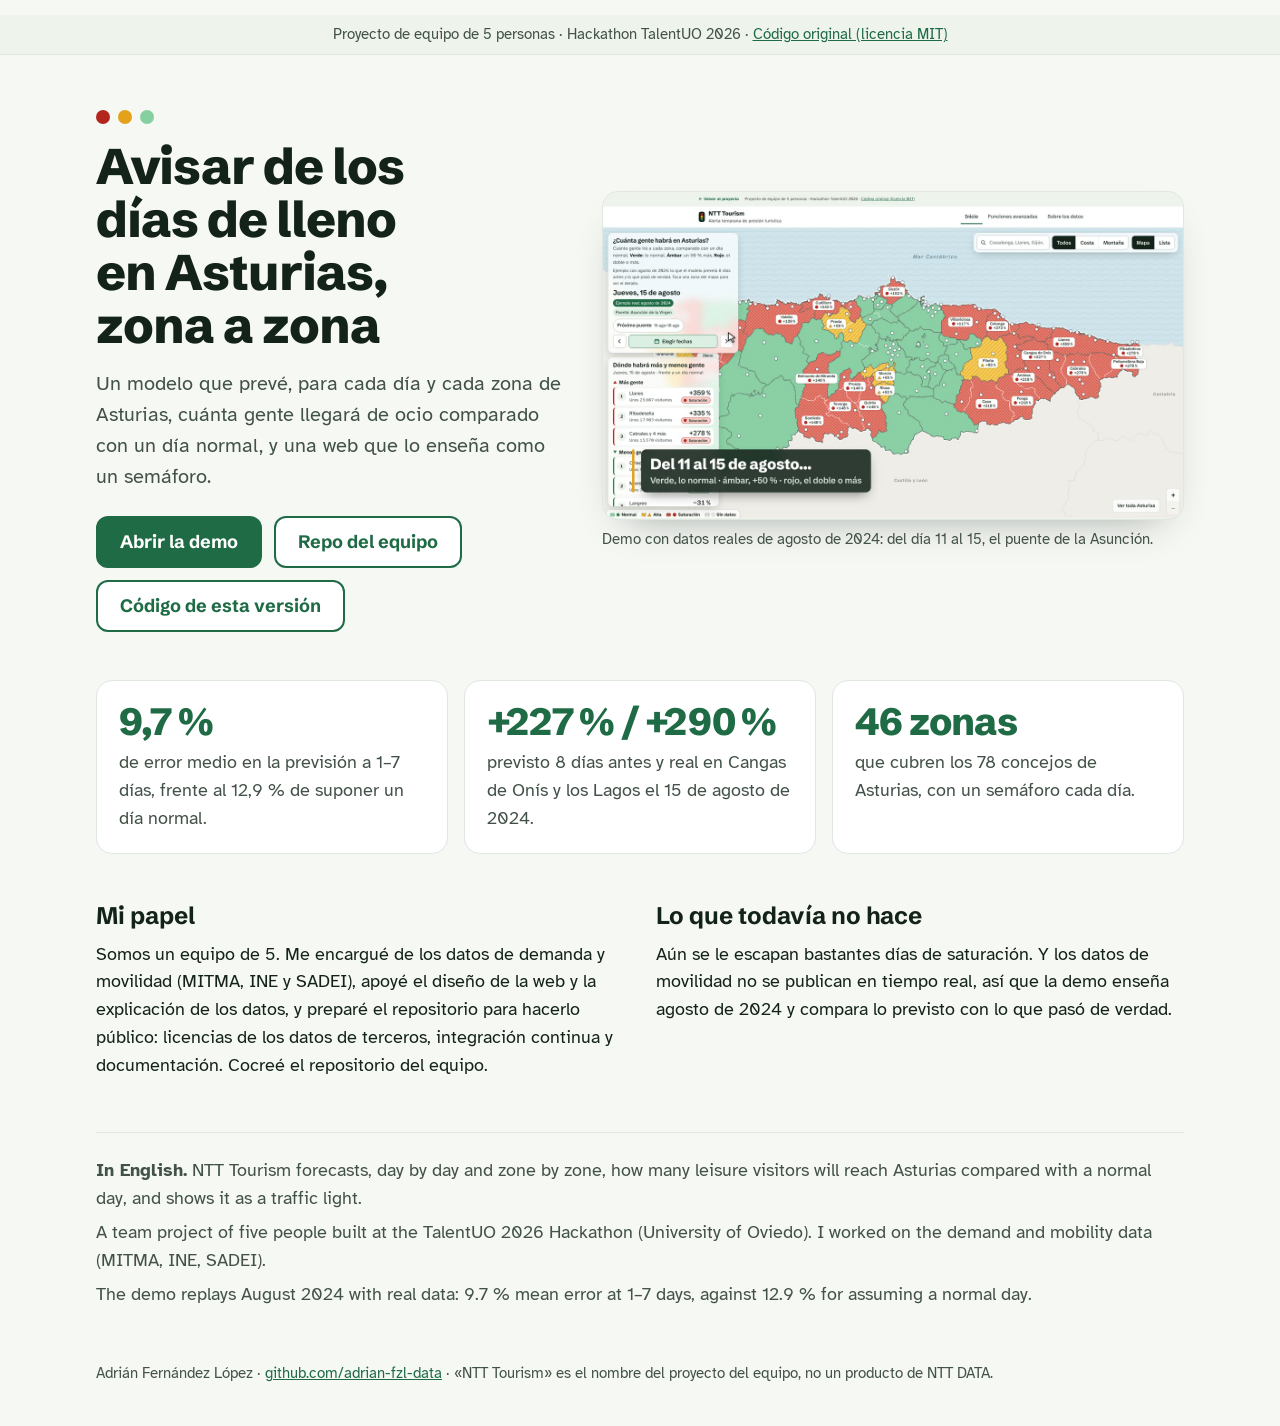
==== index.html @ 7c083e63 "Página de entrada, README y vista previa del enlace para el portafolio La raíz ya tiene página propi" ====
<!doctype html>
<html lang="es">
<head>
<meta charset="utf-8">
<meta name="viewport" content="width=device-width,initial-scale=1,viewport-fit=cover">
<title>NTT Tourism · Avisar de los días de lleno en Asturias</title>
<meta name="description" content="Proyecto de equipo del Hackathon TalentUO 2026: un modelo que prevé, zona a zona, cuánta gente llegará a Asturias frente a un día normal, y una web que lo muestra como un semáforo.">
<meta name="theme-color" content="#F6F8F4">
<link rel="icon" href="demo/favicon.svg" type="image/svg+xml">
<!-- Vista previa al compartir el enlace (LinkedIn, WhatsApp, portafolio) -->
<meta property="og:type" content="website">
<meta property="og:locale" content="es_ES">
<meta property="og:title" content="NTT Tourism · Avisar de los días de lleno en Asturias">
<meta property="og:description" content="Previsión de afluencia turística zona a zona, con un semáforo. Proyecto de equipo · Hackathon TalentUO 2026.">
<meta property="og:url" content="https://adrian-fzl-data.github.io/ntt-tourism/">
<meta property="og:image" content="https://adrian-fzl-data.github.io/ntt-tourism/medios/vista-previa.jpg">
<meta property="og:image:width" content="1200">
<meta property="og:image:height" content="630">
<meta property="og:image:alt" content="Mapa de Asturias con las zonas en verde, ámbar y rojo según la gente prevista el 15 de agosto de 2024">
<meta name="twitter:card" content="summary_large_image">
<link rel="preconnect" href="https://fonts.googleapis.com">
<link rel="preconnect" href="https://fonts.gstatic.com" crossorigin>
<link rel="stylesheet" href="https://fonts.googleapis.com/css2?family=Atkinson+Hyperlegible:wght@400;700&family=Schibsted+Grotesk:wght@600;700;800&display=swap">
<style>
/* Mismos colores y tipografía que la demo (demo/index.html) */
:root {
  --bg: #F6F8F4; --superficie: #FFFFFF; --superficie-2: #EEF3EC;
  --tinta: #14231A; --tinta-2: #435248; --linea: #DFE7DF;
  --acento: #1F6B45; --acento-tinta: #FFFFFF; --acento-suave: #DCEFE3;
  --rojo: #B3261E; --ambar-vivo: #E3A21A; --mapa-verde: #86CFA0;
  --f-titulo: 'Schibsted Grotesk', 'Segoe UI', 'Helvetica Neue', Arial, sans-serif;
  --f-texto: 'Atkinson Hyperlegible', Verdana, 'Segoe UI', sans-serif;
}
* { box-sizing: border-box; }
html { -webkit-text-size-adjust: 100%; }
body { margin: 0; background: var(--bg); color: var(--tinta); font: 400 18px/1.55 var(--f-texto); }
a { color: var(--acento); }
.banda { background: var(--superficie-2); border-bottom: 1px solid var(--linea); font-size: 15px; padding: 8px 16px; text-align: center; color: var(--tinta-2); }
main { max-width: 1120px; margin: 0 auto; padding: 40px 16px 48px; }
.cabeza { display: grid; grid-template-columns: minmax(0, 1fr) minmax(0, 1.25fr); gap: 40px; align-items: center; }
.semaforo { display: flex; gap: 8px; margin-bottom: 16px; }
.semaforo i { width: 14px; height: 14px; border-radius: 50%; }
h1 { font: 800 clamp(34px, 4.2vw, 50px)/1.06 var(--f-titulo); letter-spacing: -.02em; margin: 0 0 16px; text-wrap: balance; }
.entrada { font-size: 20px; color: var(--tinta-2); margin: 0 0 24px; }
.botones { display: flex; flex-wrap: wrap; gap: 12px; }
.btn { display: inline-flex; align-items: center; min-height: 52px; padding: 0 22px; border-radius: 12px; font: 700 18px/1 var(--f-titulo);
  text-decoration: none; border: 2px solid var(--acento); color: var(--acento); background: var(--superficie); }
.btn.principal { background: var(--acento); color: var(--acento-tinta); }
.btn:focus-visible { outline: 3px solid var(--ambar-vivo); outline-offset: 3px; }
figure { margin: 0; }
video { display: block; width: 100%; height: auto; border-radius: 16px; border: 1px solid var(--linea); background: var(--superficie-2);
  box-shadow: 0 18px 40px -24px rgba(20, 35, 26, .45); }
figcaption { font-size: 15px; color: var(--tinta-2); margin-top: 8px; }
.cifras { display: grid; grid-template-columns: repeat(3, minmax(0, 1fr)); gap: 16px; margin: 48px 0; padding: 0; list-style: none; }
.cifras li { background: var(--superficie); border: 1px solid var(--linea); border-radius: 16px; padding: 20px 22px; }
.cifras b { display: block; font: 800 38px/1.1 var(--f-titulo); letter-spacing: -.02em; color: var(--acento); margin-bottom: 6px; }
.cifras span { color: var(--tinta-2); }
.dos { display: grid; grid-template-columns: minmax(0, 1fr) minmax(0, 1fr); gap: 32px; }
h2 { font: 700 24px/1.2 var(--f-titulo); margin: 0 0 10px; }
.dos p { margin: 0 0 12px; }
.en { margin-top: 40px; padding-top: 24px; border-top: 1px solid var(--linea); color: var(--tinta-2); }
.en p { margin: 0 0 6px; }
footer { max-width: 1120px; margin: 0 auto; padding: 0 16px 40px; font-size: 15px; color: var(--tinta-2); }
@media (max-width: 860px) {
  main { padding-top: 28px; }
  .cabeza, .dos { grid-template-columns: minmax(0, 1fr); gap: 24px; }
  .cifras { grid-template-columns: minmax(0, 1fr); margin: 32px 0; }
  .btn { flex: 1 1 100%; justify-content: center; }
}
@media (prefers-reduced-motion: reduce) { video { display: none; } .sin-movimiento { display: block !important; } }
</style>
</head>
<body>
<p class="banda">Proyecto de equipo de 5 personas · Hackathon TalentUO 2026 · <a href="https://github.com/TalentUO/TalentUO">Código original (licencia MIT)</a></p>
<main>
  <section class="cabeza">
    <div>
      <div class="semaforo" aria-hidden="true"><i style="background:var(--rojo)"></i><i style="background:var(--ambar-vivo)"></i><i style="background:var(--mapa-verde)"></i></div>
      <h1>Avisar de los días de lleno en Asturias, zona a zona</h1>
      <p class="entrada">Un modelo que prevé, para cada día y cada zona de Asturias, cuánta gente llegará de ocio comparado con un día normal, y una web que lo enseña como un semáforo.</p>
      <div class="botones">
        <a class="btn principal" href="demo/">Abrir la demo</a>
        <a class="btn" href="https://github.com/TalentUO/TalentUO">Repo del equipo</a>
        <a class="btn" href="https://github.com/adrian-fzl-data/ntt-tourism">Código de esta versión</a>
      </div>
    </div>
    <figure>
      <video src="medios/demo-bucle.mp4" poster="medios/demo-bucle.jpg" autoplay muted loop playsinline preload="metadata"
        aria-label="La demo avanza del 11 al 15 de agosto de 2024 y el mapa pasa de verde a rojo en la costa y el oriente"></video>
      <img class="sin-movimiento" src="medios/demo-bucle.jpg" alt="Mapa de la demo el 15 de agosto de 2024, con la costa y el oriente en rojo" style="display:none;width:100%;border-radius:16px">
      <figcaption>Demo con datos reales de agosto de 2024: del día 11 al 15, el puente de la Asunción.</figcaption>
    </figure>
  </section>

  <ul class="cifras">
    <li><b>9,7&nbsp;%</b><span>de error medio en la previsión a 1–7 días, frente al 12,9&nbsp;% de suponer un día normal.</span></li>
    <li><b>+227&nbsp;% / +290&nbsp;%</b><span>previsto 8 días antes y real en Cangas de Onís y los Lagos el 15 de agosto de 2024.</span></li>
    <li><b>46 zonas</b><span>que cubren los 78 concejos de Asturias, con un semáforo cada día.</span></li>
  </ul>

  <section class="dos">
    <div>
      <h2>Mi papel</h2>
      <p>Somos un equipo de 5. Me encargué de los datos de demanda y movilidad (MITMA, INE y SADEI), apoyé el diseño de la web y la explicación de los datos, y preparé el repositorio para hacerlo público: licencias de los datos de terceros, integración continua y documentación. Cocreé el repositorio del equipo.</p>
    </div>
    <div>
      <h2>Lo que todavía no hace</h2>
      <p>Aún se le escapan bastantes días de saturación. Y los datos de movilidad no se publican en tiempo real, así que la demo enseña agosto de 2024 y compara lo previsto con lo que pasó de verdad.</p>
    </div>
  </section>

  <section class="en" lang="en">
    <p><b>In English.</b> NTT Tourism forecasts, day by day and zone by zone, how many leisure visitors will reach Asturias compared with a normal day, and shows it as a traffic light.</p>
    <p>A team project of five people built at the TalentUO 2026 Hackathon (University of Oviedo). I worked on the demand and mobility data (MITMA, INE, SADEI).</p>
    <p>The demo replays August 2024 with real data: 9.7&nbsp;% mean error at 1–7 days, against 12.9&nbsp;% for assuming a normal day.</p>
  </section>
</main>
<footer>Adrián Fernández López · <a href="https://github.com/adrian-fzl-data">github.com/adrian-fzl-data</a> · «NTT Tourism» es el nombre del proyecto del equipo, no un producto de NTT DATA.</footer>
</body>
</html>
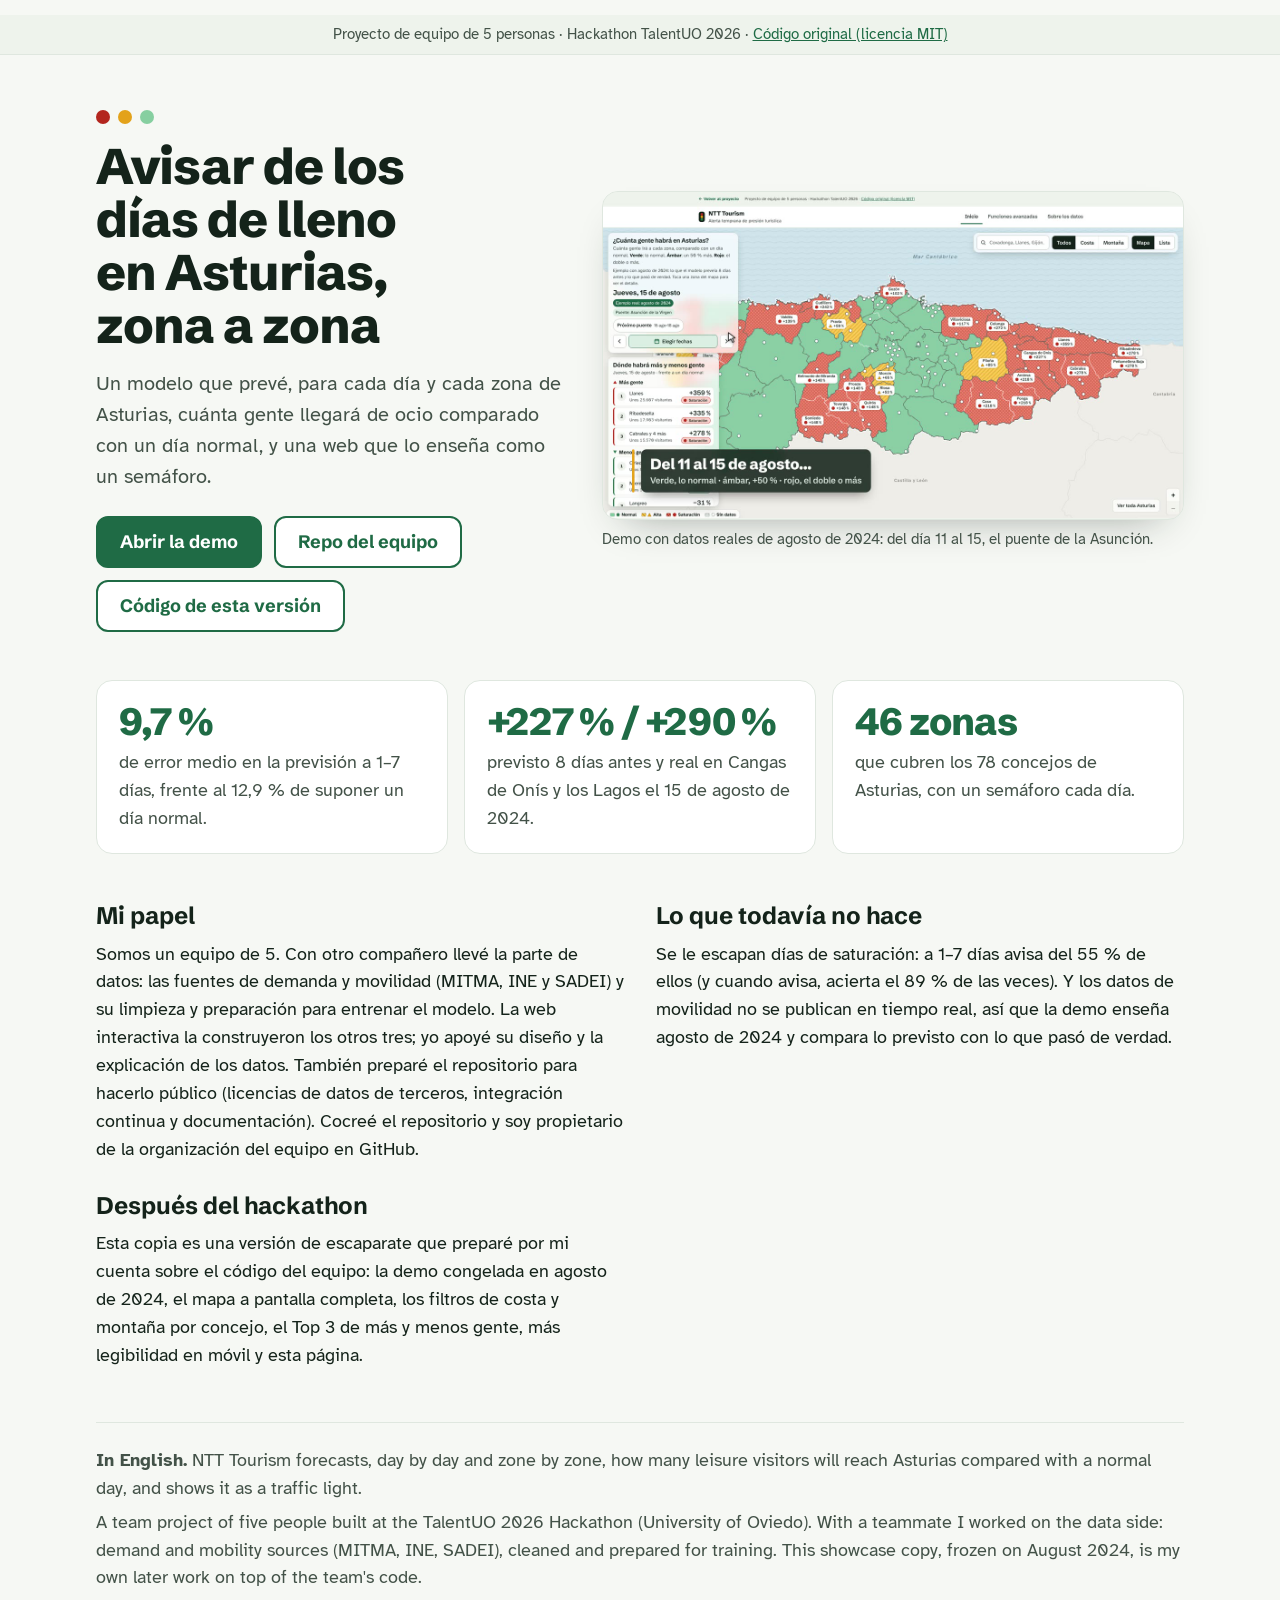
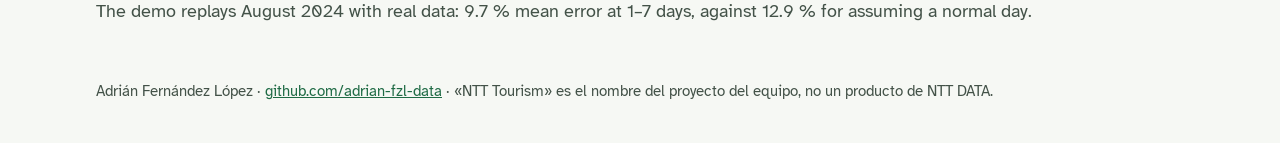
==== commit dd266b63: "Top 3 visible en portátiles bajos y «Mi papel» que separa equipo, mi parte y la versión posterior En" ====
--- a/index.html
+++ b/index.html
@@ -58,6 +58,7 @@
 .dos { display: grid; grid-template-columns: minmax(0, 1fr) minmax(0, 1fr); gap: 32px; }
 h2 { font: 700 24px/1.2 var(--f-titulo); margin: 0 0 10px; }
 .dos p { margin: 0 0 12px; }
+.h2-sig { margin-top: 28px; }
 .en { margin-top: 40px; padding-top: 24px; border-top: 1px solid var(--linea); color: var(--tinta-2); }
 .en p { margin: 0 0 6px; }
 footer { max-width: 1120px; margin: 0 auto; padding: 0 16px 40px; font-size: 15px; color: var(--tinta-2); }
@@ -101,17 +102,19 @@
   <section class="dos">
     <div>
       <h2>Mi papel</h2>
-      <p>Somos un equipo de 5. Me encargué de los datos de demanda y movilidad (MITMA, INE y SADEI), apoyé el diseño de la web y la explicación de los datos, y preparé el repositorio para hacerlo público: licencias de los datos de terceros, integración continua y documentación. Cocreé el repositorio del equipo.</p>
+      <p>Somos un equipo de 5. Con otro compañero llevé la parte de datos: las fuentes de demanda y movilidad (MITMA, INE y SADEI) y su limpieza y preparación para entrenar el modelo. La web interactiva la construyeron los otros tres; yo apoyé su diseño y la explicación de los datos. También preparé el repositorio para hacerlo público (licencias de datos de terceros, integración continua y documentación). Cocreé el repositorio y soy propietario de la organización del equipo en GitHub.</p>
+      <h2 class="h2-sig">Después del hackathon</h2>
+      <p>Esta copia es una versión de escaparate que preparé por mi cuenta sobre el código del equipo: la demo congelada en agosto de 2024, el mapa a pantalla completa, los filtros de costa y montaña por concejo, el Top 3 de más y menos gente, más legibilidad en móvil y esta página.</p>
     </div>
     <div>
       <h2>Lo que todavía no hace</h2>
-      <p>Aún se le escapan bastantes días de saturación. Y los datos de movilidad no se publican en tiempo real, así que la demo enseña agosto de 2024 y compara lo previsto con lo que pasó de verdad.</p>
+      <p>Se le escapan días de saturación: a 1–7 días avisa del 55&nbsp;% de ellos (y cuando avisa, acierta el 89&nbsp;% de las veces). Y los datos de movilidad no se publican en tiempo real, así que la demo enseña agosto de 2024 y compara lo previsto con lo que pasó de verdad.</p>
     </div>
   </section>
 
   <section class="en" lang="en">
     <p><b>In English.</b> NTT Tourism forecasts, day by day and zone by zone, how many leisure visitors will reach Asturias compared with a normal day, and shows it as a traffic light.</p>
-    <p>A team project of five people built at the TalentUO 2026 Hackathon (University of Oviedo). I worked on the demand and mobility data (MITMA, INE, SADEI).</p>
+    <p>A team project of five people built at the TalentUO 2026 Hackathon (University of Oviedo). With a teammate I worked on the data side: demand and mobility sources (MITMA, INE, SADEI), cleaned and prepared for training. This showcase copy, frozen on August 2024, is my own later work on top of the team's code.</p>
     <p>The demo replays August 2024 with real data: 9.7&nbsp;% mean error at 1–7 days, against 12.9&nbsp;% for assuming a normal day.</p>
   </section>
 </main>
